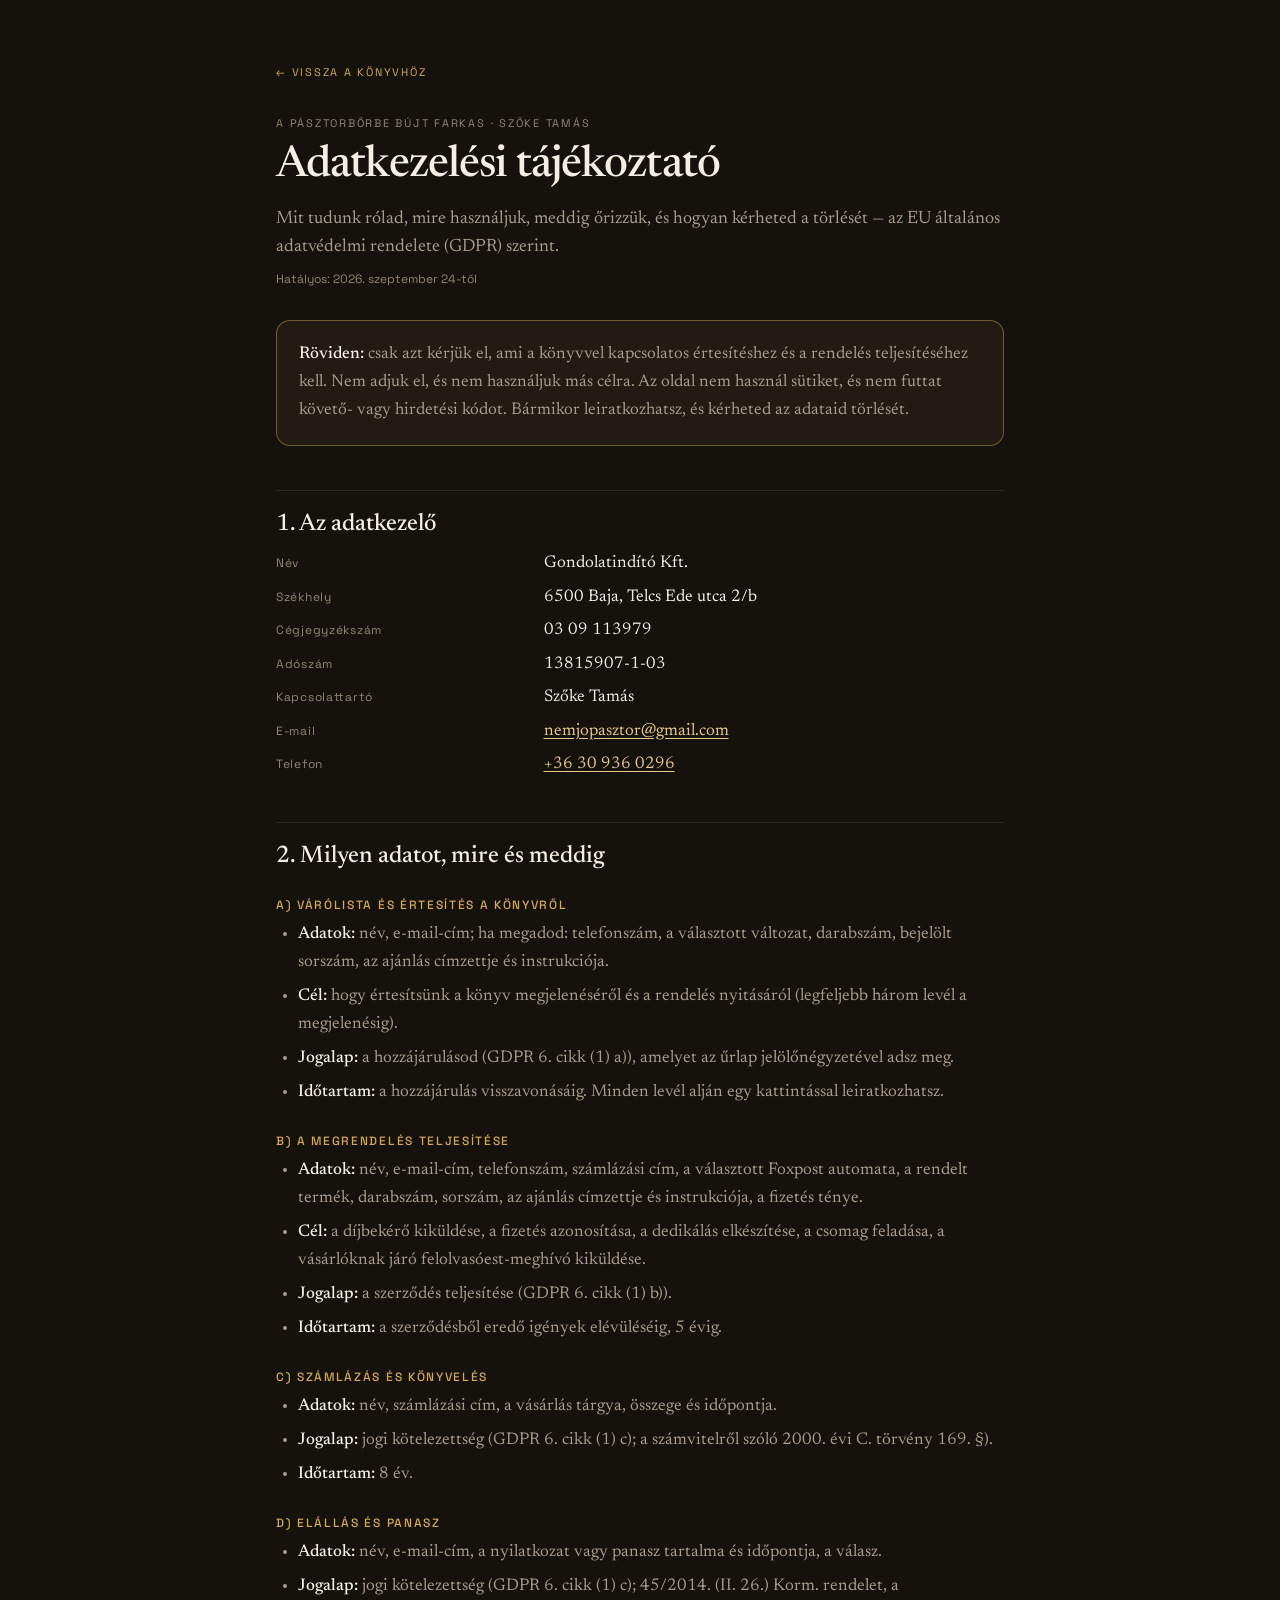
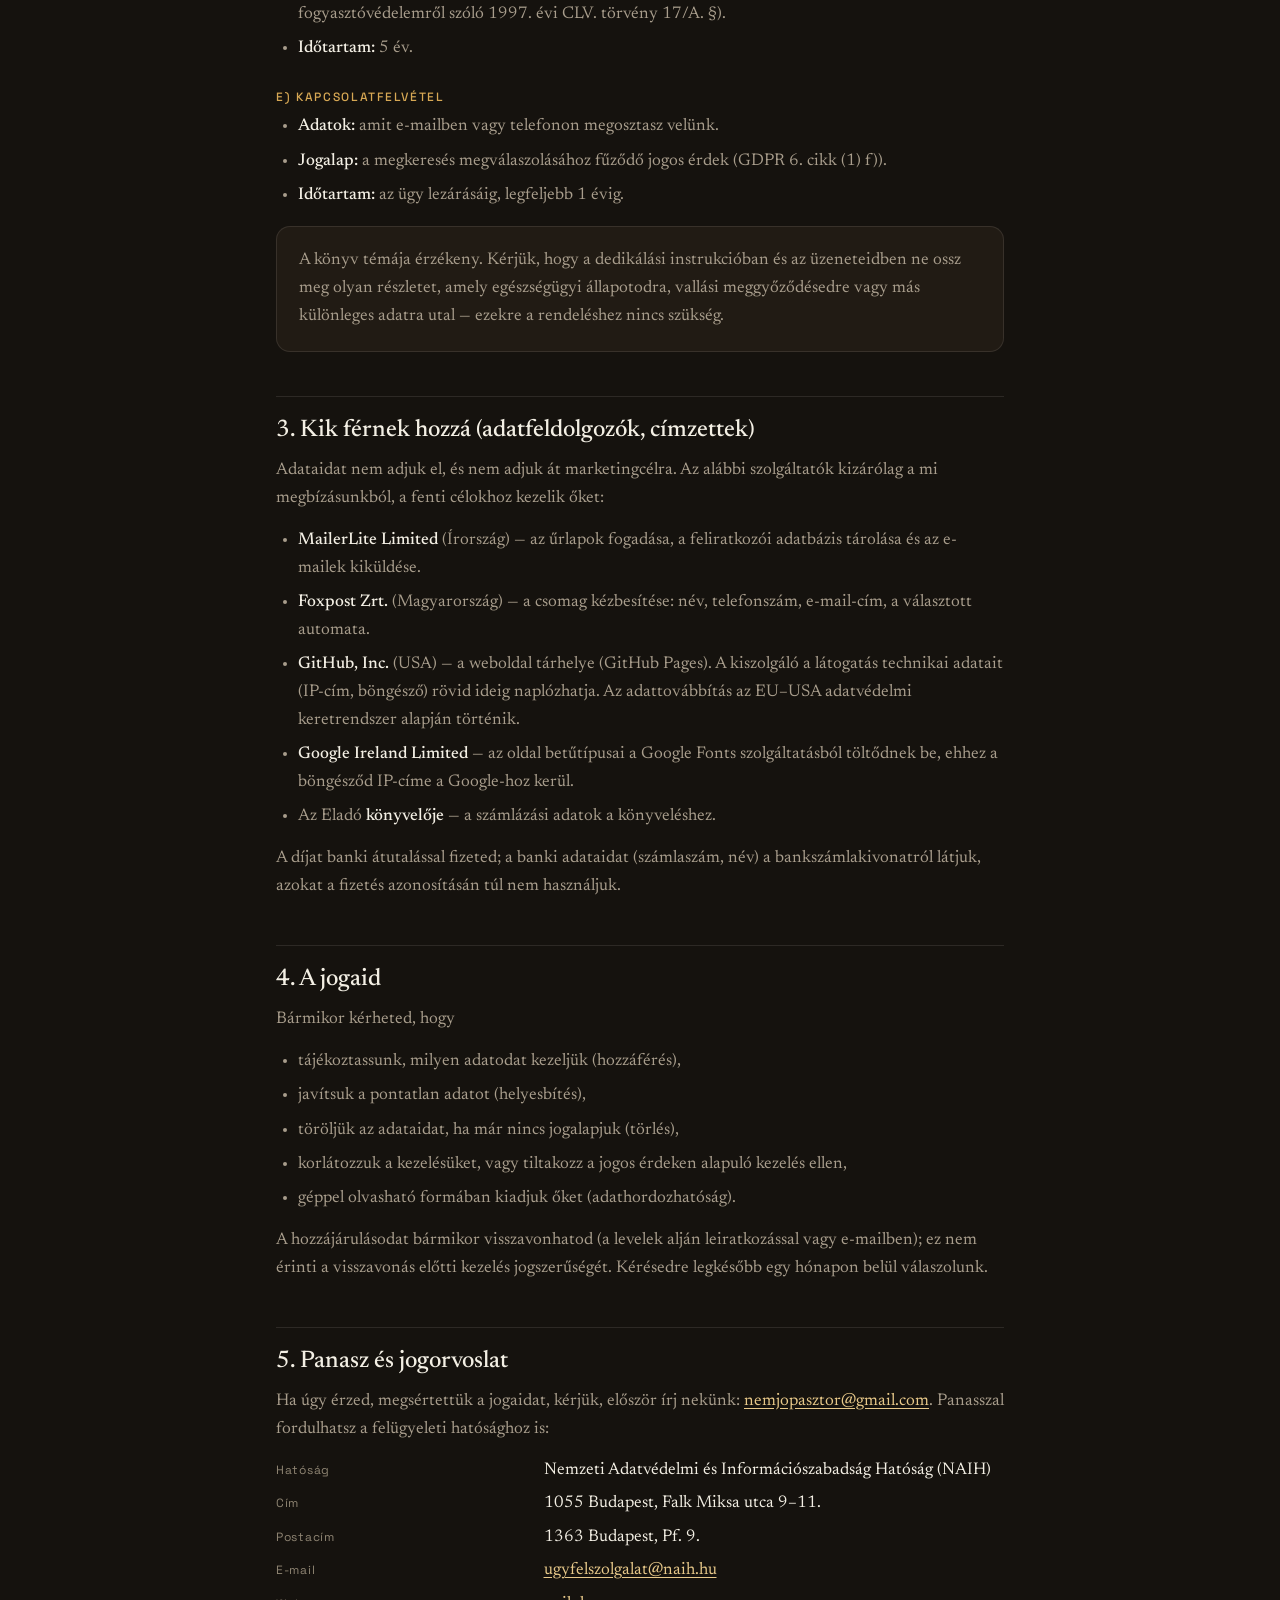
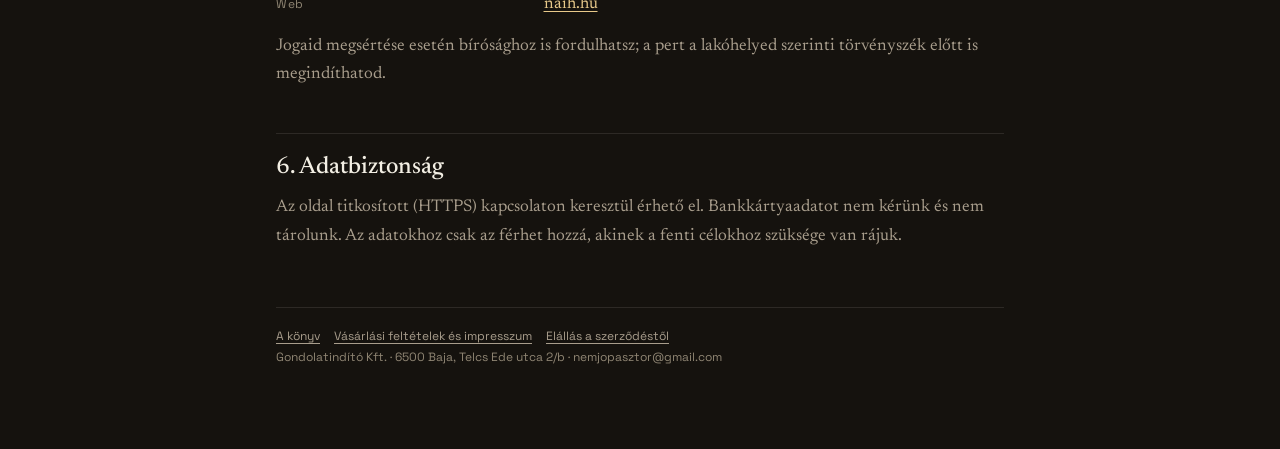
==== adatkezeles.html @ c99cbc0f "Jogi oldalak, elállási funkció, Foxpost-szállítás a végösszegben - aszf.html: vásárlási feltételek +" ====
<!DOCTYPE html>
<html lang="hu">
<head>
<meta charset="UTF-8">
<meta name="viewport" content="width=device-width, initial-scale=1">
<title>Adatkezelési tájékoztató — A pásztorbőrbe bújt farkas</title>
<meta name="robots" content="index,follow">
<meta name="theme-color" content="#15120e">
<link rel="canonical" href="https://www.nemjopasztor.hu/adatkezeles.html">
<link rel="icon" href="data:image/svg+xml,%3Csvg xmlns='http://www.w3.org/2000/svg' viewBox='0 0 32 32'%3E%3Crect width='32' height='32' rx='7' fill='%2315120e'/%3E%3Cpath d='M13 3C13 10 12 12 14 15C16 18 22 17 21 13C20 9 13 12 15 19C17 25 18 27 18 29' fill='none' stroke='%23d7a854' stroke-width='1.8' stroke-linecap='round'/%3E%3C/svg%3E">
<link rel="preconnect" href="https://fonts.googleapis.com">
<link rel="preconnect" href="https://fonts.gstatic.com" crossorigin>
<link href="https://fonts.googleapis.com/css2?family=Newsreader:ital,wght@0,400;0,500;1,400&family=Space+Grotesk:wght@400;500&display=swap" rel="stylesheet">
<link rel="stylesheet" href="jogi.css">
</head>
<body>
<main class="wrap">

  <a class="back" href="index.html">← Vissza a könyvhöz</a>

  <p class="eyebrow">A pásztorbőrbe bújt farkas · Szőke Tamás</p>
  <h1>Adatkezelési tájékoztató</h1>
  <p class="lead">Mit tudunk rólad, mire használjuk, meddig őrizzük, és hogyan kérheted a törlését — az EU általános adatvédelmi rendelete (GDPR) szerint.</p>
  <p class="meta">Hatályos: 2026. szeptember 24-től</p>

  <div class="box gold">
    <p><strong>Röviden:</strong> csak azt kérjük el, ami a könyvvel kapcsolatos értesítéshez és a rendelés teljesítéséhez kell. Nem adjuk el, és nem használjuk más célra. Az oldal nem használ sütiket, és nem futtat követő- vagy hirdetési kódot. Bármikor leiratkozhatsz, és kérheted az adataid törlését.</p>
  </div>

  <h2 id="adatkezelo">1. Az adatkezelő</h2>
  <dl class="facts">
    <dt>Név</dt><dd>Gondolatindító Kft.</dd>
    <dt>Székhely</dt><dd>6500 Baja, Telcs Ede utca 2/b</dd>
    <dt>Cégjegyzékszám</dt><dd>03 09 113979</dd>
    <dt>Adószám</dt><dd>13815907-1-03</dd>
    <dt>Kapcsolattartó</dt><dd>Szőke Tamás</dd>
    <dt>E-mail</dt><dd><a href="mailto:nemjopasztor@gmail.com">nemjopasztor@gmail.com</a></dd>
    <dt>Telefon</dt><dd><a href="tel:+36309360296">+36 30 936 0296</a></dd>
  </dl>

  <h2 id="celok">2. Milyen adatot, mire és meddig</h2>

  <h3>a) Várólista és értesítés a könyvről</h3>
  <ul>
    <li><strong>Adatok:</strong> név, e-mail-cím; ha megadod: telefonszám, a választott változat, darabszám, bejelölt sorszám, az ajánlás címzettje és instrukciója.</li>
    <li><strong>Cél:</strong> hogy értesítsünk a könyv megjelenéséről és a rendelés nyitásáról (legfeljebb három levél a megjelenésig).</li>
    <li><strong>Jogalap:</strong> a hozzájárulásod (GDPR 6. cikk (1) a)), amelyet az űrlap jelölőnégyzetével adsz meg.</li>
    <li><strong>Időtartam:</strong> a hozzájárulás visszavonásáig. Minden levél alján egy kattintással leiratkozhatsz.</li>
  </ul>

  <h3>b) A megrendelés teljesítése</h3>
  <ul>
    <li><strong>Adatok:</strong> név, e-mail-cím, telefonszám, számlázási cím, a választott Foxpost automata, a rendelt termék, darabszám, sorszám, az ajánlás címzettje és instrukciója, a fizetés ténye.</li>
    <li><strong>Cél:</strong> a díjbekérő kiküldése, a fizetés azonosítása, a dedikálás elkészítése, a csomag feladása, a vásárlóknak járó felolvasóest-meghívó kiküldése.</li>
    <li><strong>Jogalap:</strong> a szerződés teljesítése (GDPR 6. cikk (1) b)).</li>
    <li><strong>Időtartam:</strong> a szerződésből eredő igények elévüléséig, 5 évig.</li>
  </ul>

  <h3>c) Számlázás és könyvelés</h3>
  <ul>
    <li><strong>Adatok:</strong> név, számlázási cím, a vásárlás tárgya, összege és időpontja.</li>
    <li><strong>Jogalap:</strong> jogi kötelezettség (GDPR 6. cikk (1) c); a számvitelről szóló 2000. évi C. törvény 169. §).</li>
    <li><strong>Időtartam:</strong> 8 év.</li>
  </ul>

  <h3>d) Elállás és panasz</h3>
  <ul>
    <li><strong>Adatok:</strong> név, e-mail-cím, a nyilatkozat vagy panasz tartalma és időpontja, a válasz.</li>
    <li><strong>Jogalap:</strong> jogi kötelezettség (GDPR 6. cikk (1) c); 45/2014. (II. 26.) Korm. rendelet, a fogyasztóvédelemről szóló 1997. évi CLV. törvény 17/A. §).</li>
    <li><strong>Időtartam:</strong> 5 év.</li>
  </ul>

  <h3>e) Kapcsolatfelvétel</h3>
  <ul>
    <li><strong>Adatok:</strong> amit e-mailben vagy telefonon megosztasz velünk.</li>
    <li><strong>Jogalap:</strong> a megkeresés megválaszolásához fűződő jogos érdek (GDPR 6. cikk (1) f)).</li>
    <li><strong>Időtartam:</strong> az ügy lezárásáig, legfeljebb 1 évig.</li>
  </ul>

  <div class="box">
    <p>A könyv témája érzékeny. Kérjük, hogy a dedikálási instrukcióban és az üzeneteidben ne ossz meg olyan részletet, amely egészségügyi állapotodra, vallási meggyőződésedre vagy más különleges adatra utal — ezekre a rendeléshez nincs szükség.</p>
  </div>

  <h2 id="feldolgozok">3. Kik férnek hozzá (adatfeldolgozók, címzettek)</h2>
  <p>Adataidat nem adjuk el, és nem adjuk át marketingcélra. Az alábbi szolgáltatók kizárólag a mi megbízásunkból, a fenti célokhoz kezelik őket:</p>
  <ul>
    <li><strong>MailerLite Limited</strong> (Írország) — az űrlapok fogadása, a feliratkozói adatbázis tárolása és az e-mailek kiküldése.</li>
    <li><strong>Foxpost Zrt.</strong> (Magyarország) — a csomag kézbesítése: név, telefonszám, e-mail-cím, a választott automata.</li>
    <li><strong>GitHub, Inc.</strong> (USA) — a weboldal tárhelye (GitHub Pages). A kiszolgáló a látogatás technikai adatait (IP-cím, böngésző) rövid ideig naplózhatja. Az adattovábbítás az EU–USA adatvédelmi keretrendszer alapján történik.</li>
    <li><strong>Google Ireland Limited</strong> — az oldal betűtípusai a Google Fonts szolgáltatásból töltődnek be, ehhez a böngésződ IP-címe a Google-hoz kerül.</li>
    <li>Az Eladó <strong>könyvelője</strong> — a számlázási adatok a könyveléshez.</li>
  </ul>
  <p>A díjat banki átutalással fizeted; a banki adataidat (számlaszám, név) a bankszámlakivonatról látjuk, azokat a fizetés azonosításán túl nem használjuk.</p>

  <h2 id="jogok">4. A jogaid</h2>
  <p>Bármikor kérheted, hogy</p>
  <ul>
    <li>tájékoztassunk, milyen adatodat kezeljük (hozzáférés),</li>
    <li>javítsuk a pontatlan adatot (helyesbítés),</li>
    <li>töröljük az adataidat, ha már nincs jogalapjuk (törlés),</li>
    <li>korlátozzuk a kezelésüket, vagy tiltakozz a jogos érdeken alapuló kezelés ellen,</li>
    <li>géppel olvasható formában kiadjuk őket (adathordozhatóság).</li>
  </ul>
  <p>A hozzájárulásodat bármikor visszavonhatod (a levelek alján leiratkozással vagy e-mailben); ez nem érinti a visszavonás előtti kezelés jogszerűségét. Kérésedre legkésőbb egy hónapon belül válaszolunk.</p>

  <h2 id="panasz">5. Panasz és jogorvoslat</h2>
  <p>Ha úgy érzed, megsértettük a jogaidat, kérjük, először írj nekünk: <a href="mailto:nemjopasztor@gmail.com">nemjopasztor@gmail.com</a>. Panasszal fordulhatsz a felügyeleti hatósághoz is:</p>
  <dl class="facts">
    <dt>Hatóság</dt><dd>Nemzeti Adatvédelmi és Információszabadság Hatóság (NAIH)</dd>
    <dt>Cím</dt><dd>1055 Budapest, Falk Miksa utca 9–11.</dd>
    <dt>Postacím</dt><dd>1363 Budapest, Pf. 9.</dd>
    <dt>E-mail</dt><dd><a href="mailto:ugyfelszolgalat@naih.hu">ugyfelszolgalat@naih.hu</a></dd>
    <dt>Web</dt><dd><a href="https://www.naih.hu" target="_blank" rel="noopener">naih.hu</a></dd>
  </dl>
  <p>Jogaid megsértése esetén bírósághoz is fordulhatsz; a pert a lakóhelyed szerinti törvényszék előtt is megindíthatod.</p>

  <h2 id="biztonsag">6. Adatbiztonság</h2>
  <p>Az oldal titkosított (HTTPS) kapcsolaton keresztül érhető el. Bankkártyaadatot nem kérünk és nem tárolunk. Az adatokhoz csak az férhet hozzá, akinek a fenti célokhoz szüksége van rájuk.</p>

  <footer class="foot">
    <a href="index.html">A könyv</a><a href="aszf.html">Vásárlási feltételek és impresszum</a><a href="elallas.html">Elállás a szerződéstől</a>
    <br>Gondolatindító Kft. · 6500 Baja, Telcs Ede utca 2/b · nemjopasztor@gmail.com
  </footer>
</main>
</body>
</html>
---- jogi.css ----
:root {
  --bg: #15120e; --panel: #211b14; --line: rgba(255,246,232,0.10);
  --ink: #f3efe4; --ink-soft: #a89d8c; --ink-faint: #8f8573;
  --gold: #d7a854; --gold-soft: #e8c98a; --coral: #d1483a;
  --serif: 'Newsreader', Georgia, serif; --sans: 'Space Grotesk', 'Segoe UI', Arial, sans-serif;
}
* { box-sizing: border-box; }
html { scroll-behavior: smooth; }
body { margin: 0; background: var(--bg); color: var(--ink); font-family: var(--serif); -webkit-font-smoothing: antialiased; }
a { color: var(--gold-soft); text-underline-offset: 3px; }
a:hover { color: var(--gold); }
:focus-visible { outline: 2px solid var(--gold); outline-offset: 2px; }

.wrap { max-width: 760px; margin: 0 auto; padding: clamp(28px, 6vw, 64px) 16px 80px; }
.back { font-family: var(--sans); font-size: 11px; letter-spacing: 0.16em; text-transform: uppercase; text-decoration: none; color: var(--gold); }
.eyebrow { font-family: var(--sans); font-size: 11px; letter-spacing: 0.16em; text-transform: uppercase; color: var(--ink-faint); margin: 34px 0 10px; }
h1 { font-weight: 500; font-size: clamp(30px, 5vw, 44px); line-height: 1.1; letter-spacing: -0.02em; margin: 0 0 14px; }
.lead { font-size: 18px; line-height: 1.6; color: var(--ink-soft); margin: 0 0 8px; }
.meta { font-family: var(--sans); font-size: 12px; color: var(--ink-faint); margin: 0 0 30px; }

nav.toc { border: 1px solid var(--line); border-radius: 14px; background: var(--panel); padding: 18px 22px; margin: 0 0 36px; }
nav.toc ol { margin: 0; padding-left: 20px; columns: 2 240px; column-gap: 28px; font-family: var(--sans); font-size: 13px; line-height: 1.9; }

h2 { font-weight: 500; font-size: 24px; line-height: 1.25; margin: 44px 0 12px; padding-top: 18px; border-top: 1px solid var(--line); scroll-margin-top: 20px; }
h3 { font-family: var(--sans); font-weight: 500; font-size: 12px; letter-spacing: 0.14em; text-transform: uppercase; color: var(--gold); margin: 26px 0 8px; }
p, li { font-size: 17px; line-height: 1.65; color: var(--ink-soft); }
p { margin: 0 0 14px; }
ul, ol { margin: 0 0 14px; padding-left: 22px; }
li { margin: 0 0 6px; }
strong { color: var(--ink); font-weight: 500; }

dl.facts { display: grid; grid-template-columns: minmax(130px, 34%) 1fr; gap: 8px 20px; margin: 0 0 16px; }
dl.facts dt { font-family: var(--sans); font-size: 12px; letter-spacing: 0.06em; color: var(--ink-faint); padding-top: 4px; }
dl.facts dd { margin: 0; font-size: 17px; line-height: 1.5; color: var(--ink); }
@media (max-width: 560px) { dl.facts { grid-template-columns: 1fr; gap: 2px; } dl.facts dd { margin-bottom: 10px; } }

.box { border: 1px solid var(--line); border-radius: 14px; background: var(--panel); padding: 20px 22px; margin: 16px 0; }
.box.gold { border-color: rgba(215,168,84,0.45); }
.box p:last-child { margin-bottom: 0; }

footer.foot { margin-top: 56px; padding-top: 18px; border-top: 1px solid var(--line); font-family: var(--sans); font-size: 12px; line-height: 1.8; color: var(--ink-faint); }
footer.foot a { color: var(--ink-soft); margin-right: 14px; }

/* elállási űrlap */
.field { display: grid; gap: 6px; margin: 0 0 18px; }
.field label { font-family: var(--sans); font-size: 11px; letter-spacing: 0.14em; text-transform: uppercase; color: var(--ink-faint); }
.field input, .field textarea {
  font: inherit; font-size: 17px; color: var(--ink); background: transparent; border: none;
  border-bottom: 1px solid var(--line); padding: 8px 0; outline: none; width: 100%;
}
.field textarea { min-height: 88px; resize: vertical; border: 1px solid var(--line); border-radius: 8px; padding: 10px 12px; }
.field input:focus, .field textarea:focus { border-color: var(--gold); }
.hint { font-family: var(--sans); font-size: 12px; line-height: 1.6; color: var(--ink-faint); margin: 0; }
.btn {
  font-family: var(--sans); font-size: 12px; letter-spacing: 0.14em; text-transform: uppercase;
  background: var(--coral); color: #fff; border: 1px solid var(--coral); border-radius: 999px;
  padding: 17px 28px; min-height: 54px; cursor: pointer; width: 100%;
}
.btn[disabled] { opacity: 0.6; cursor: progress; }
.btn-ghost { background: transparent; color: var(--ink); border-color: var(--line); margin-top: 10px; }
.summary dt { color: var(--ink-faint); }
.err { color: #ffb3a8; border-left: 2px solid var(--coral); padding-left: 14px; font-family: var(--sans); font-size: 14px; }
[hidden] { display: none !important; }
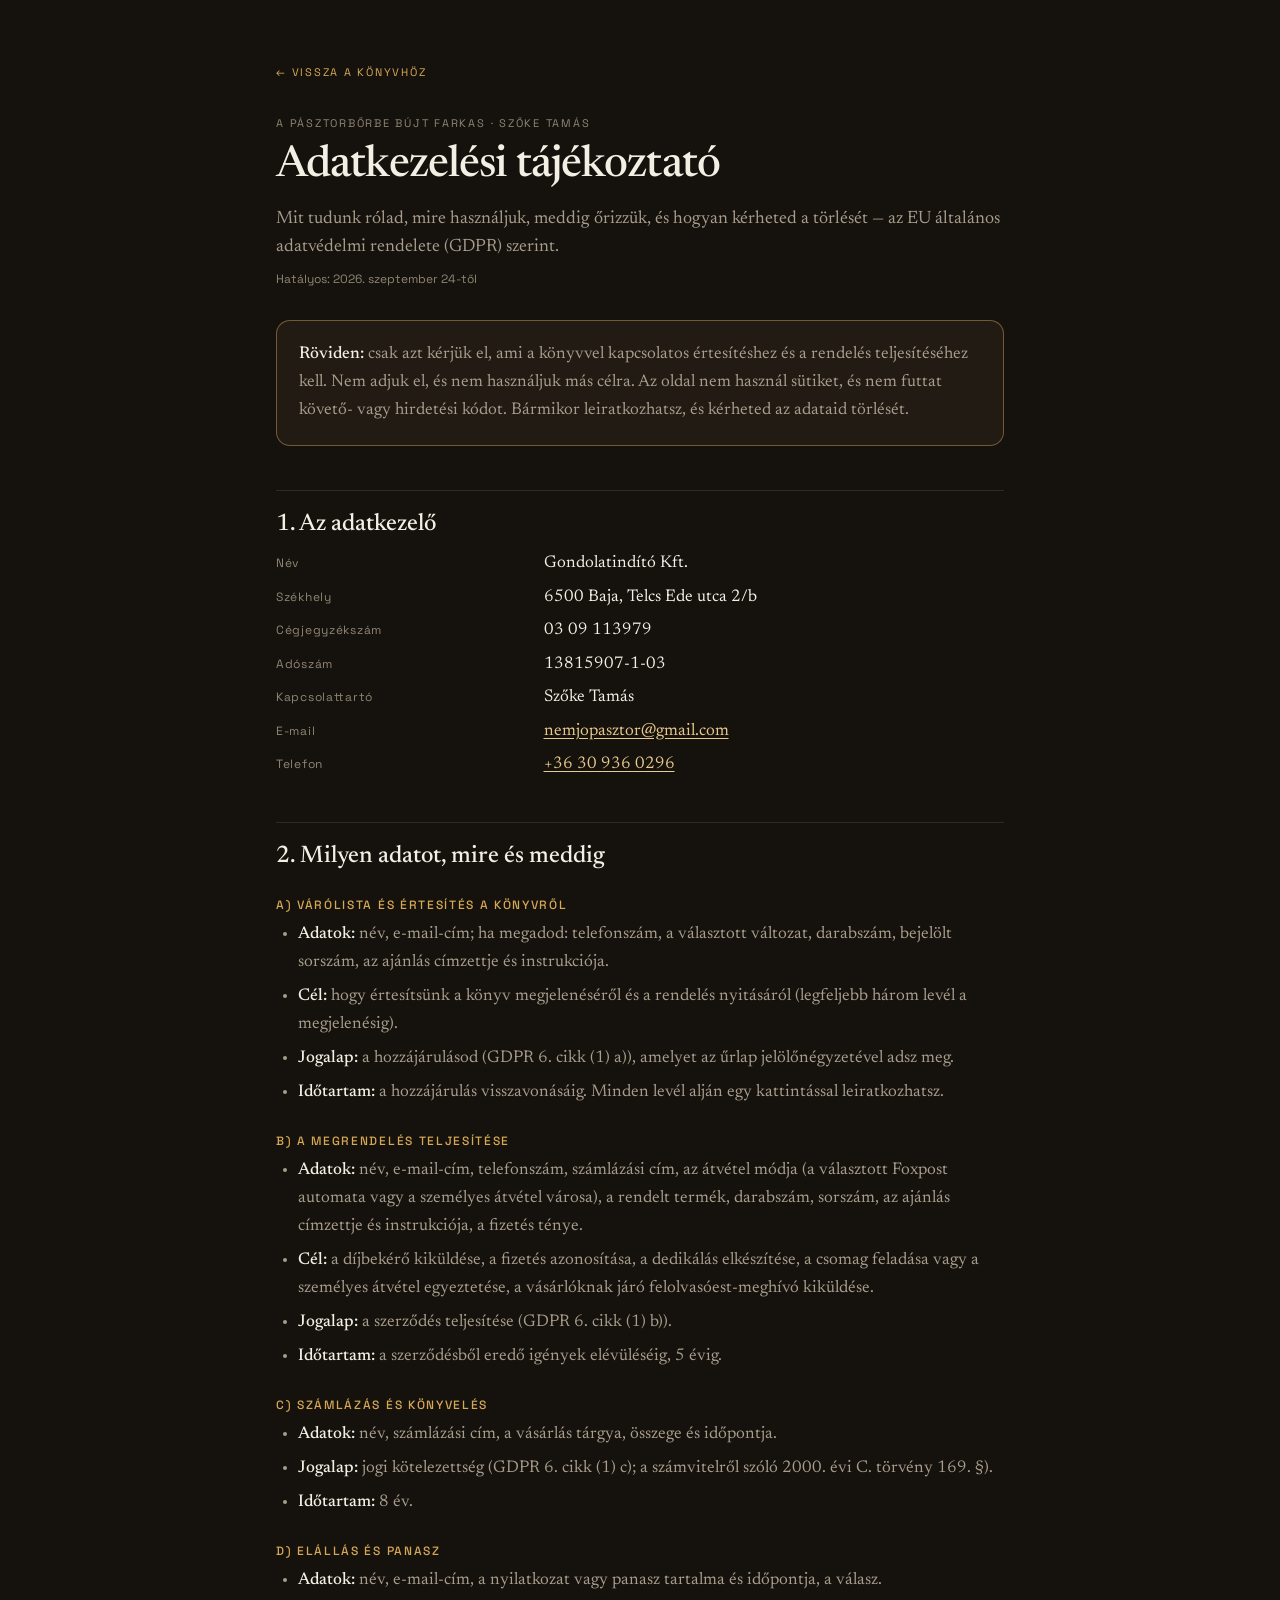
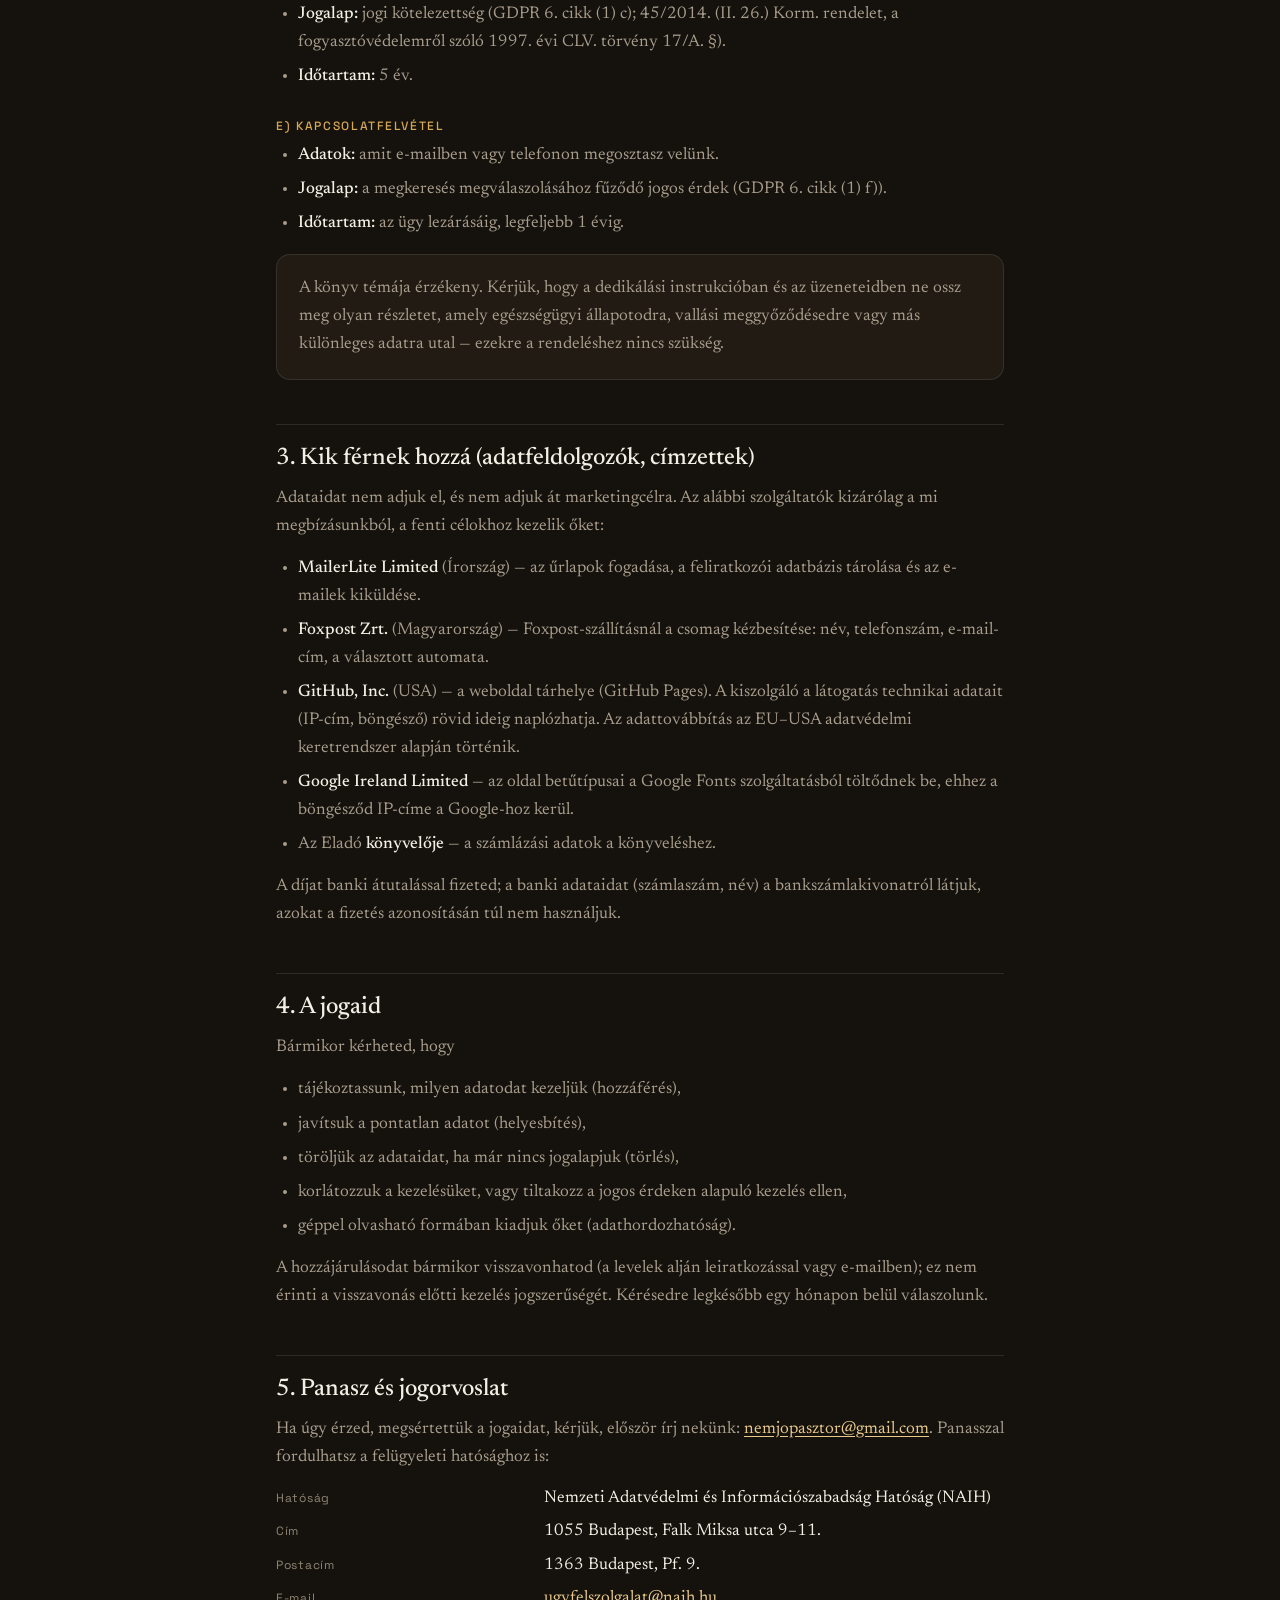
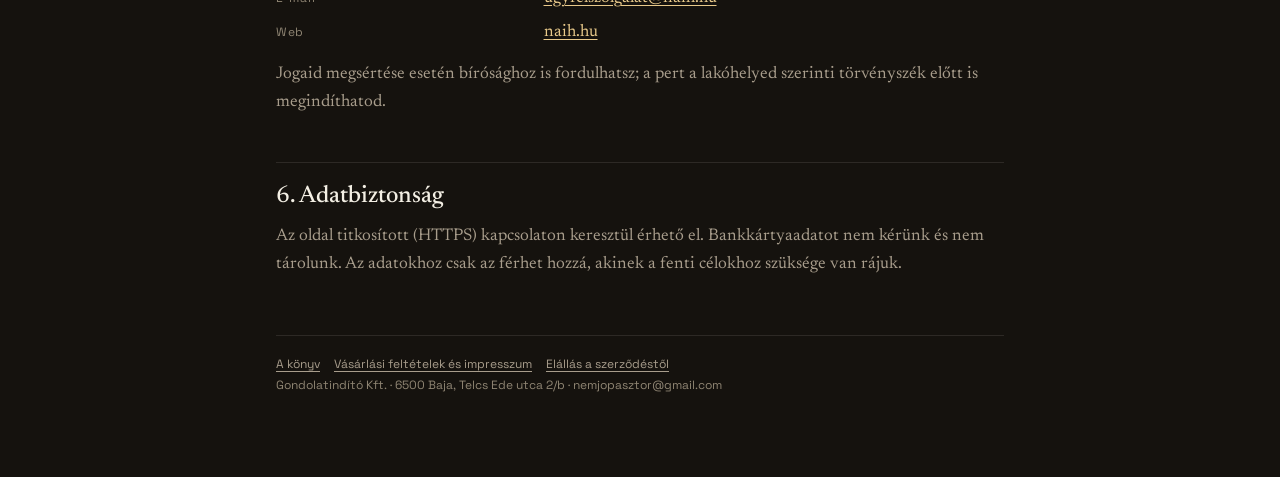
==== commit c901cc30: "Személyes átvétel, felolvasóest-dátum, szállítás nov. 25., kapitális cím - Átvétel: Foxpost-automata" ====
--- a/adatkezeles.html
+++ b/adatkezeles.html
@@ -50,8 +50,8 @@
 
   <h3>b) A megrendelés teljesítése</h3>
   <ul>
-    <li><strong>Adatok:</strong> név, e-mail-cím, telefonszám, számlázási cím, a választott Foxpost automata, a rendelt termék, darabszám, sorszám, az ajánlás címzettje és instrukciója, a fizetés ténye.</li>
-    <li><strong>Cél:</strong> a díjbekérő kiküldése, a fizetés azonosítása, a dedikálás elkészítése, a csomag feladása, a vásárlóknak járó felolvasóest-meghívó kiküldése.</li>
+    <li><strong>Adatok:</strong> név, e-mail-cím, telefonszám, számlázási cím, az átvétel módja (a választott Foxpost automata vagy a személyes átvétel városa), a rendelt termék, darabszám, sorszám, az ajánlás címzettje és instrukciója, a fizetés ténye.</li>
+    <li><strong>Cél:</strong> a díjbekérő kiküldése, a fizetés azonosítása, a dedikálás elkészítése, a csomag feladása vagy a személyes átvétel egyeztetése, a vásárlóknak járó felolvasóest-meghívó kiküldése.</li>
     <li><strong>Jogalap:</strong> a szerződés teljesítése (GDPR 6. cikk (1) b)).</li>
     <li><strong>Időtartam:</strong> a szerződésből eredő igények elévüléséig, 5 évig.</li>
   </ul>
@@ -85,7 +85,7 @@
   <p>Adataidat nem adjuk el, és nem adjuk át marketingcélra. Az alábbi szolgáltatók kizárólag a mi megbízásunkból, a fenti célokhoz kezelik őket:</p>
   <ul>
     <li><strong>MailerLite Limited</strong> (Írország) — az űrlapok fogadása, a feliratkozói adatbázis tárolása és az e-mailek kiküldése.</li>
-    <li><strong>Foxpost Zrt.</strong> (Magyarország) — a csomag kézbesítése: név, telefonszám, e-mail-cím, a választott automata.</li>
+    <li><strong>Foxpost Zrt.</strong> (Magyarország) — Foxpost-szállításnál a csomag kézbesítése: név, telefonszám, e-mail-cím, a választott automata.</li>
     <li><strong>GitHub, Inc.</strong> (USA) — a weboldal tárhelye (GitHub Pages). A kiszolgáló a látogatás technikai adatait (IP-cím, böngésző) rövid ideig naplózhatja. Az adattovábbítás az EU–USA adatvédelmi keretrendszer alapján történik.</li>
     <li><strong>Google Ireland Limited</strong> — az oldal betűtípusai a Google Fonts szolgáltatásból töltődnek be, ehhez a böngésződ IP-címe a Google-hoz kerül.</li>
     <li>Az Eladó <strong>könyvelője</strong> — a számlázási adatok a könyveléshez.</li>
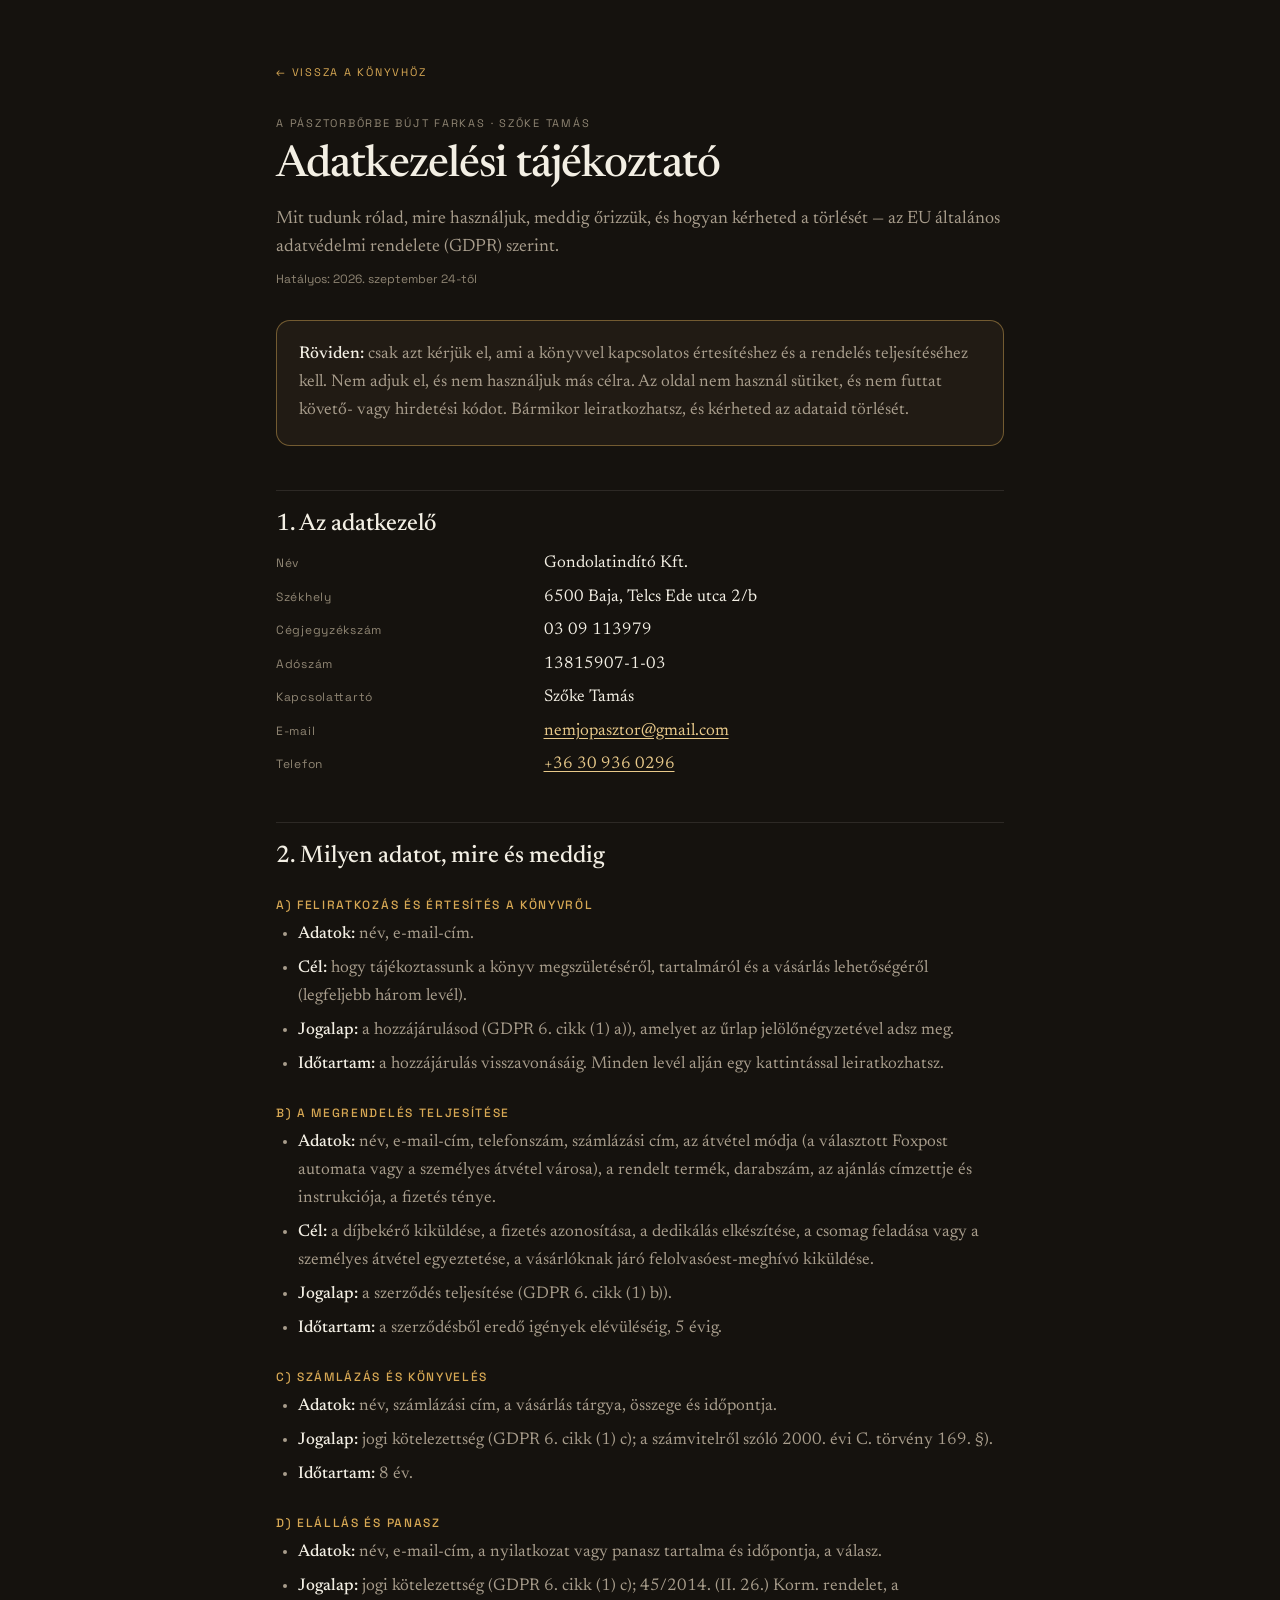
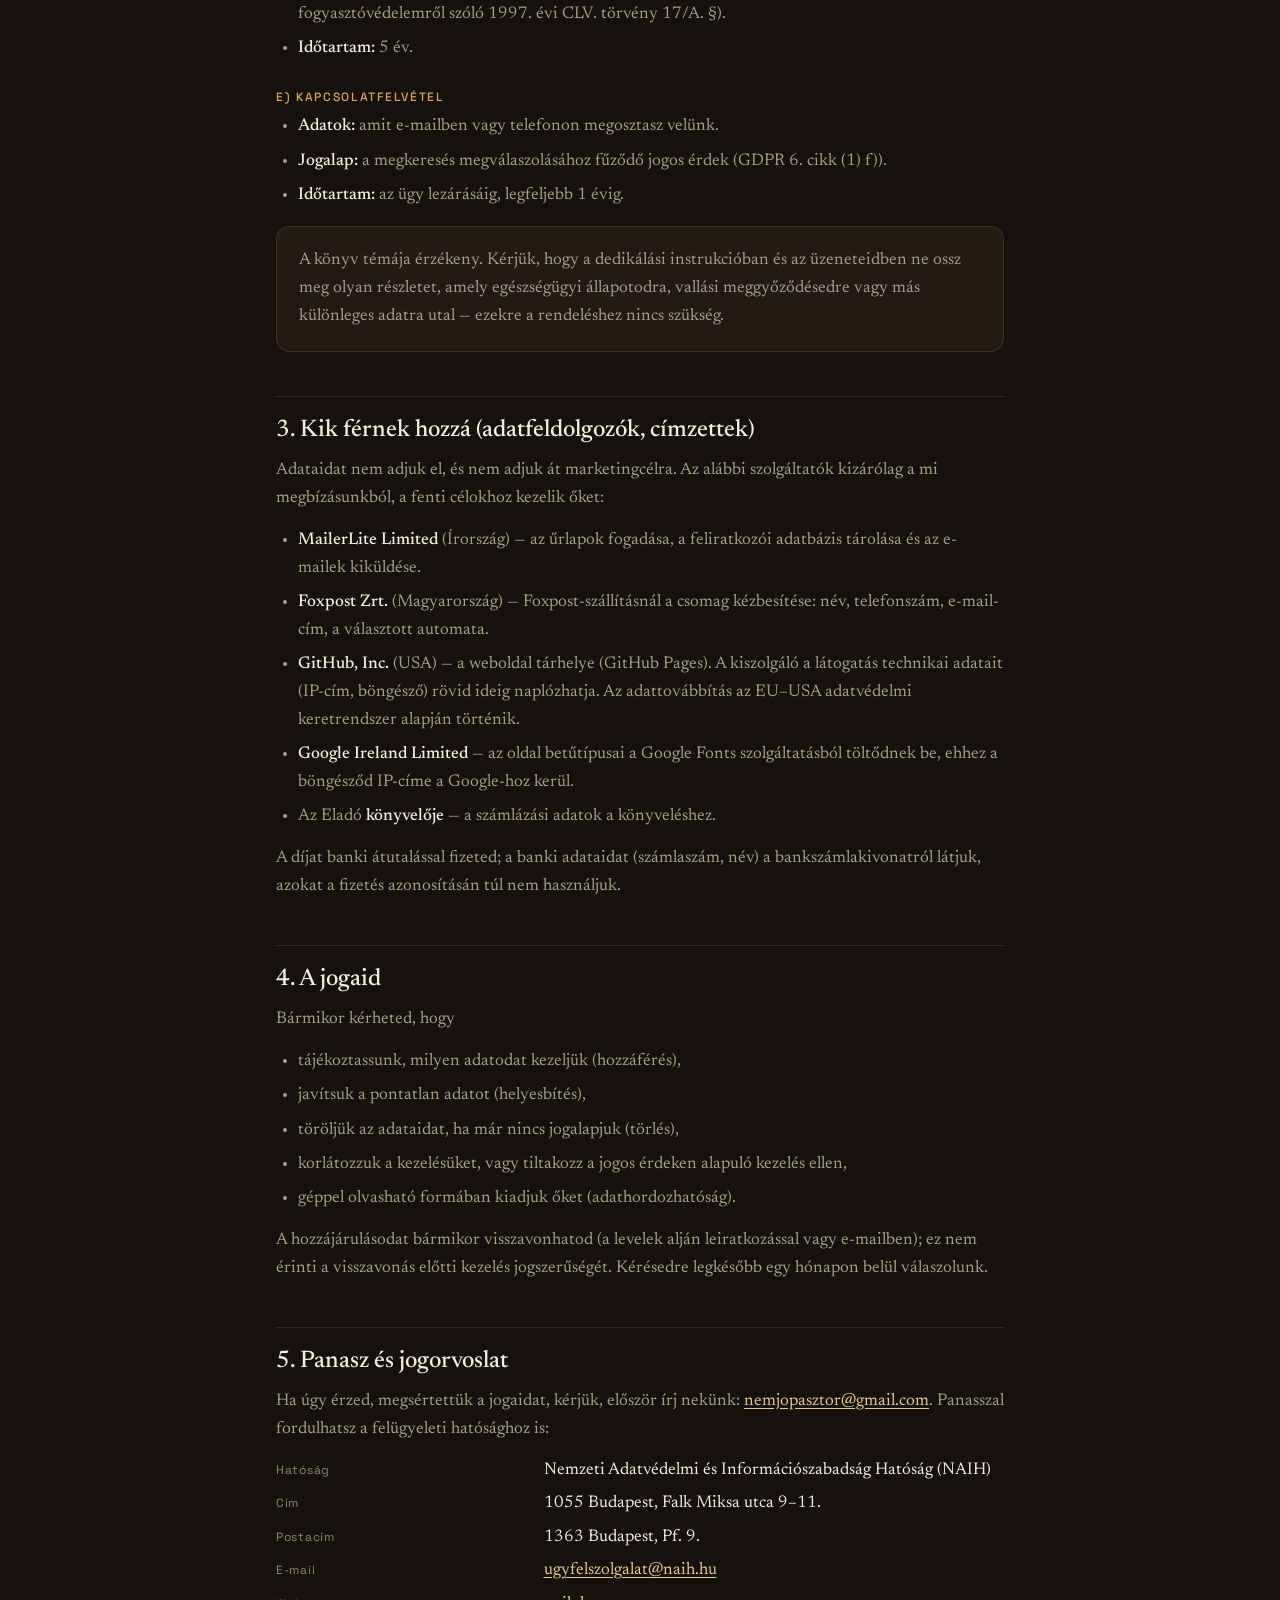
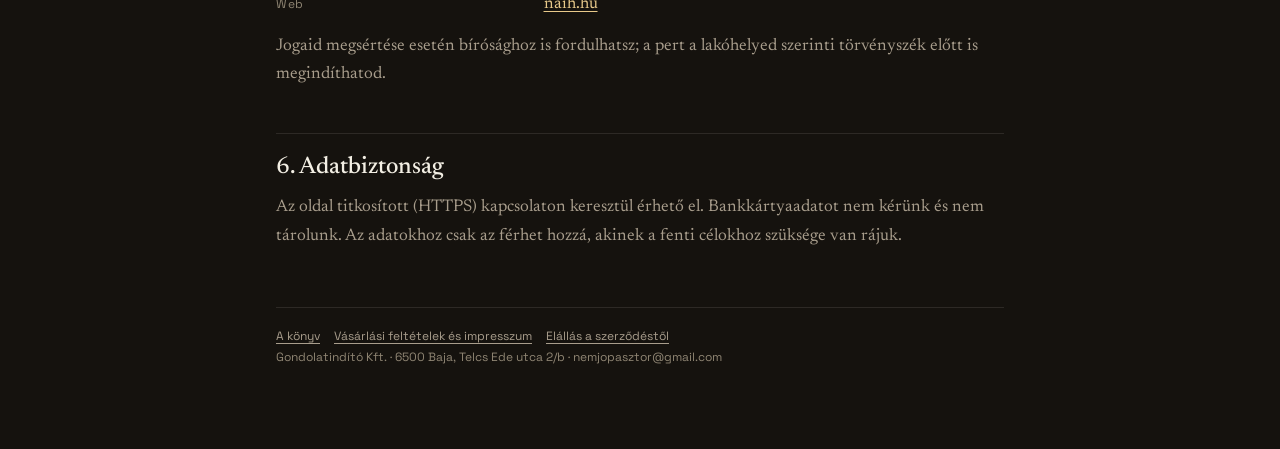
==== commit 8dc73597: "Átalakítás két csatornára: F1 feliratkozás, F2 vásárlás - külön feliratkozás (F1) és vásárlás (F2) m" ====
--- a/adatkezeles.html
+++ b/adatkezeles.html
@@ -40,17 +40,17 @@
 
   <h2 id="celok">2. Milyen adatot, mire és meddig</h2>
 
-  <h3>a) Várólista és értesítés a könyvről</h3>
+  <h3>a) Feliratkozás és értesítés a könyvről</h3>
   <ul>
-    <li><strong>Adatok:</strong> név, e-mail-cím; ha megadod: telefonszám, a választott változat, darabszám, bejelölt sorszám, az ajánlás címzettje és instrukciója.</li>
-    <li><strong>Cél:</strong> hogy értesítsünk a könyv megjelenéséről és a rendelés nyitásáról (legfeljebb három levél a megjelenésig).</li>
+    <li><strong>Adatok:</strong> név, e-mail-cím.</li>
+    <li><strong>Cél:</strong> hogy tájékoztassunk a könyv megszületéséről, tartalmáról és a vásárlás lehetőségéről (legfeljebb három levél).</li>
     <li><strong>Jogalap:</strong> a hozzájárulásod (GDPR 6. cikk (1) a)), amelyet az űrlap jelölőnégyzetével adsz meg.</li>
     <li><strong>Időtartam:</strong> a hozzájárulás visszavonásáig. Minden levél alján egy kattintással leiratkozhatsz.</li>
   </ul>
 
   <h3>b) A megrendelés teljesítése</h3>
   <ul>
-    <li><strong>Adatok:</strong> név, e-mail-cím, telefonszám, számlázási cím, az átvétel módja (a választott Foxpost automata vagy a személyes átvétel városa), a rendelt termék, darabszám, sorszám, az ajánlás címzettje és instrukciója, a fizetés ténye.</li>
+    <li><strong>Adatok:</strong> név, e-mail-cím, telefonszám, számlázási cím, az átvétel módja (a választott Foxpost automata vagy a személyes átvétel városa), a rendelt termék, darabszám, az ajánlás címzettje és instrukciója, a fizetés ténye.</li>
     <li><strong>Cél:</strong> a díjbekérő kiküldése, a fizetés azonosítása, a dedikálás elkészítése, a csomag feladása vagy a személyes átvétel egyeztetése, a vásárlóknak járó felolvasóest-meghívó kiküldése.</li>
     <li><strong>Jogalap:</strong> a szerződés teljesítése (GDPR 6. cikk (1) b)).</li>
     <li><strong>Időtartam:</strong> a szerződésből eredő igények elévüléséig, 5 évig.</li>
